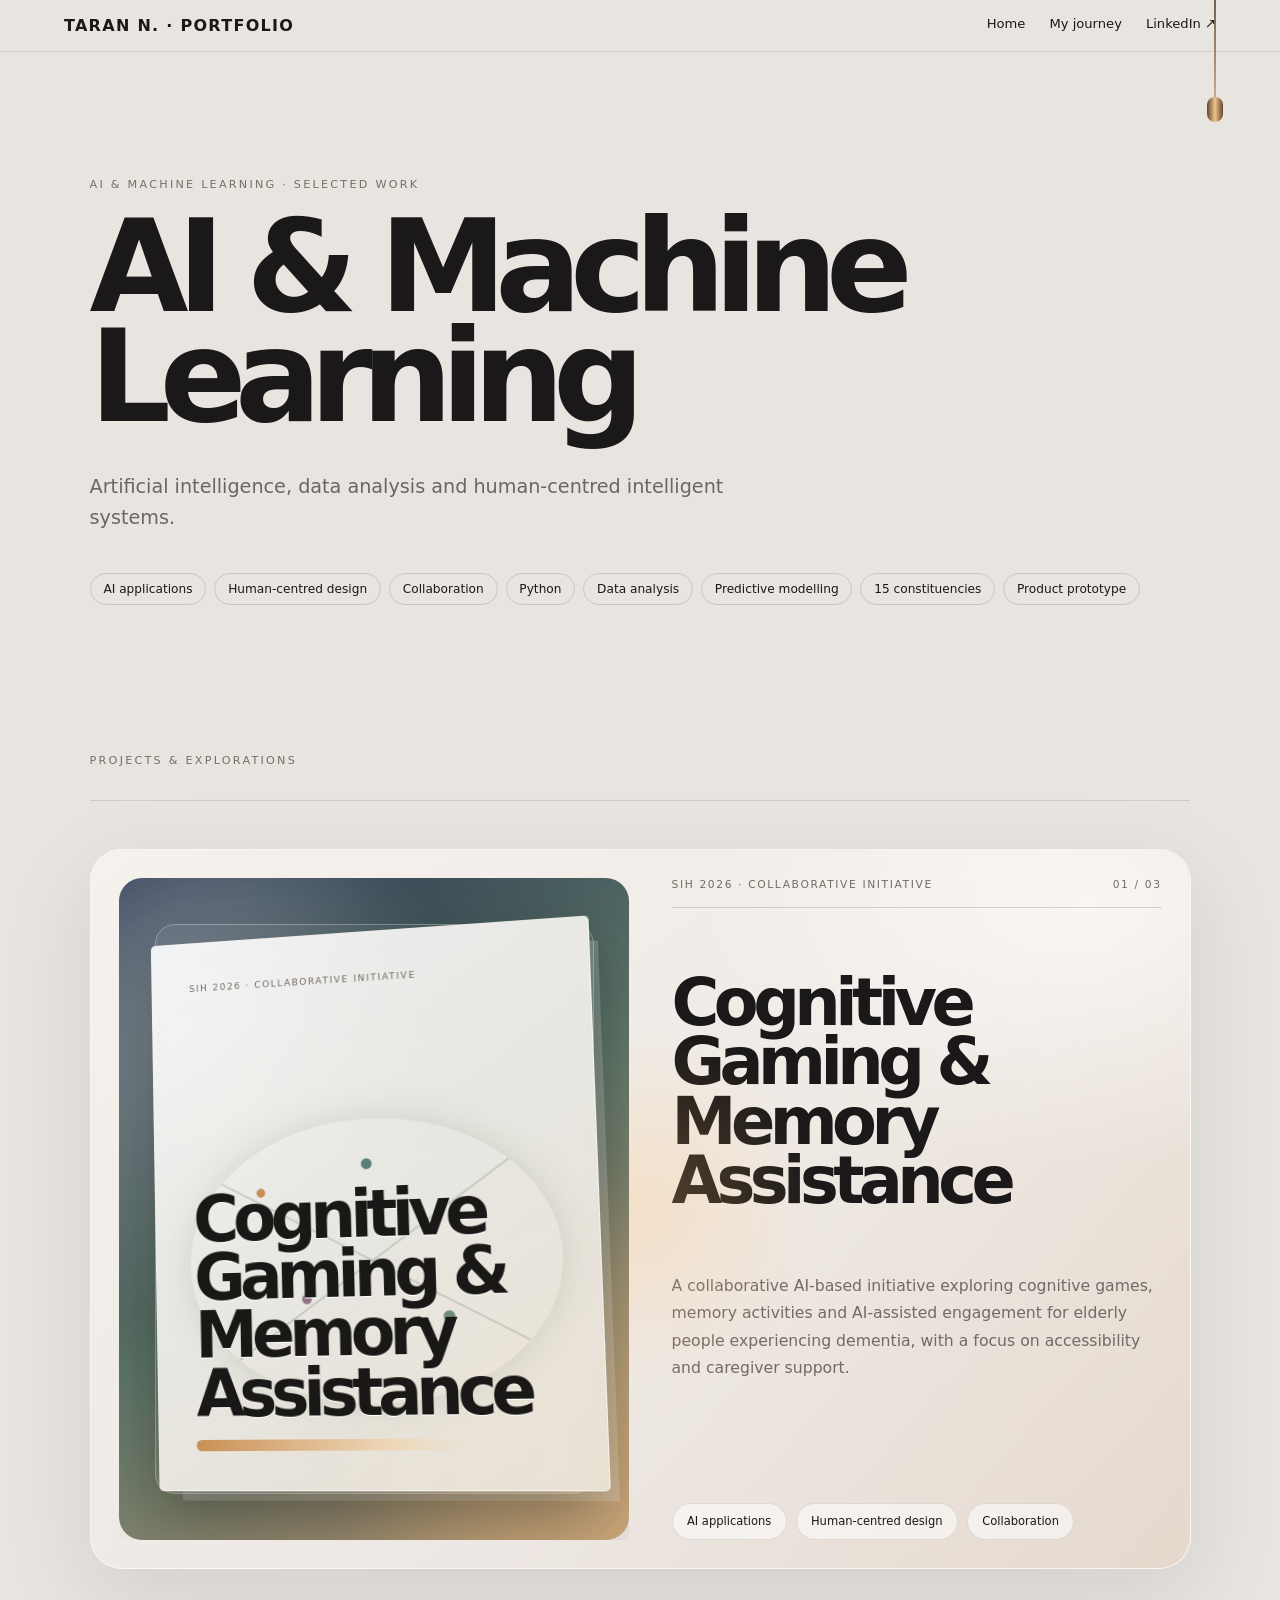
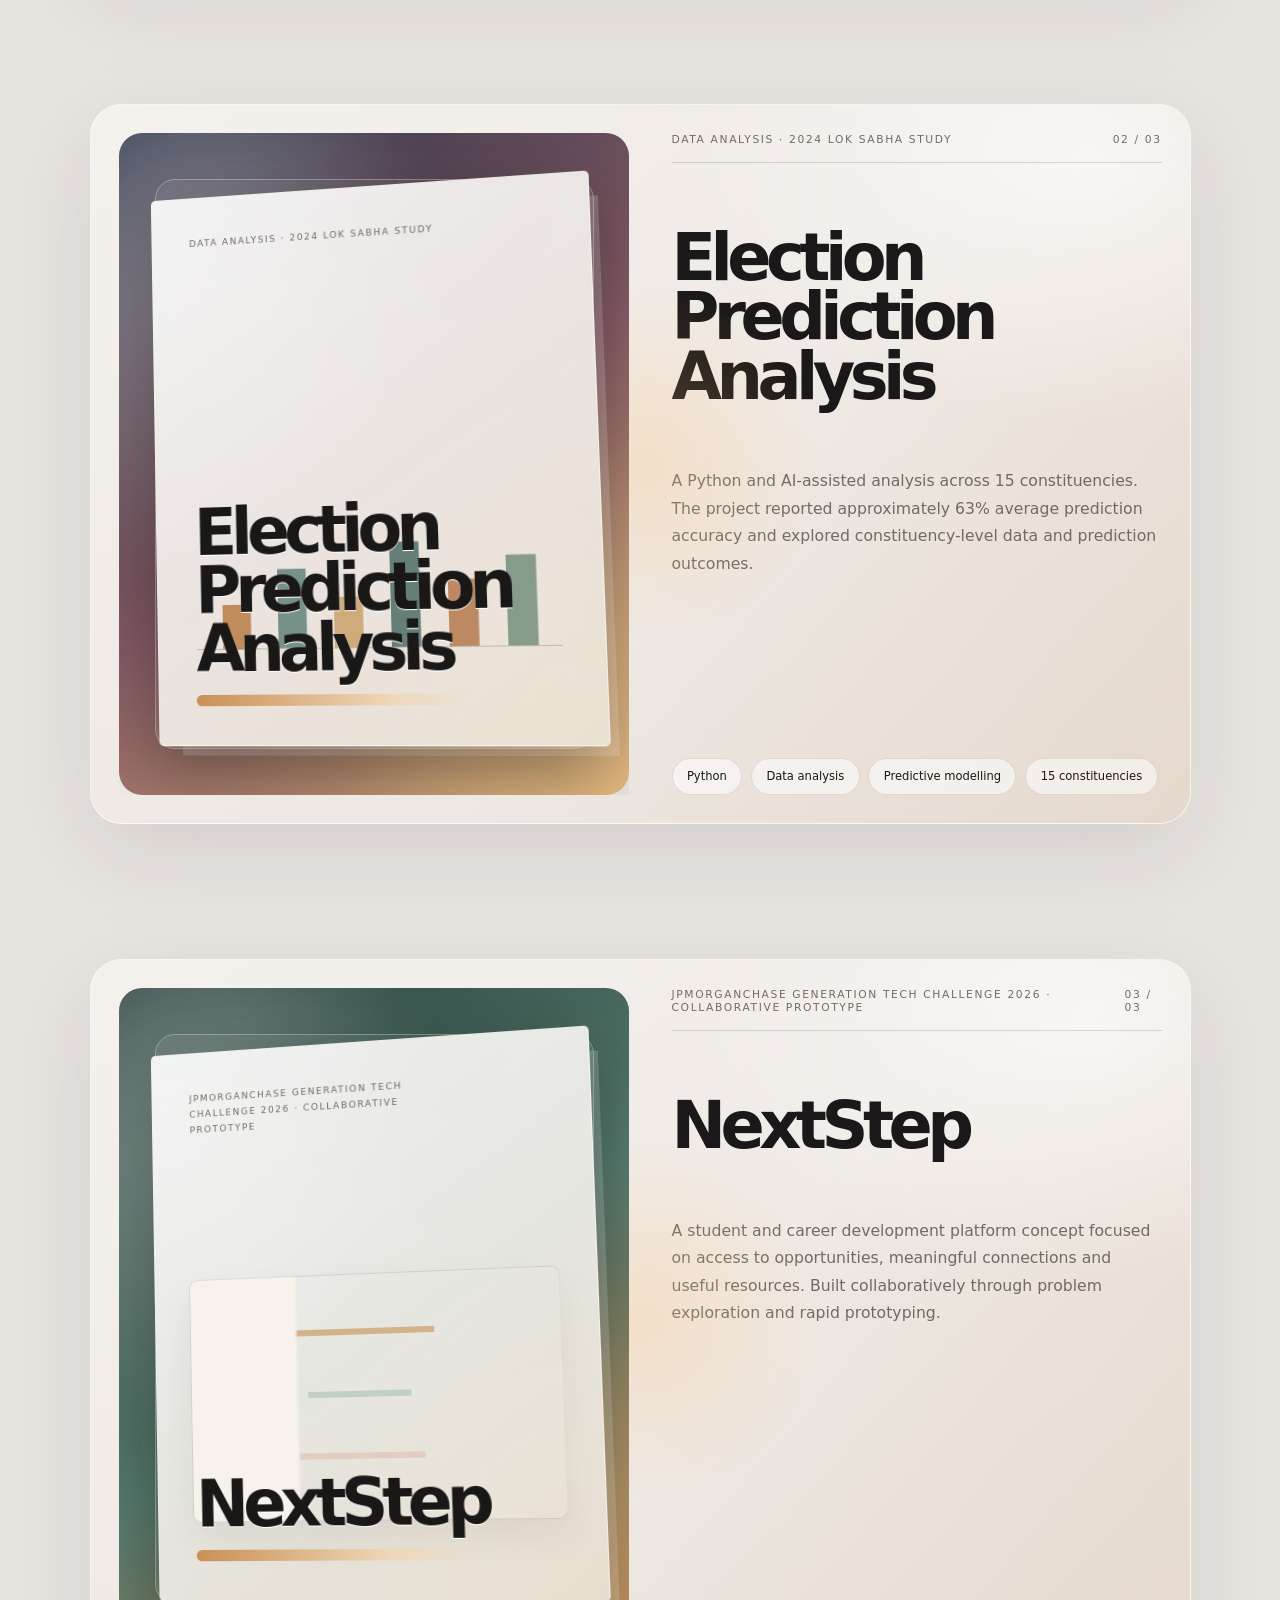
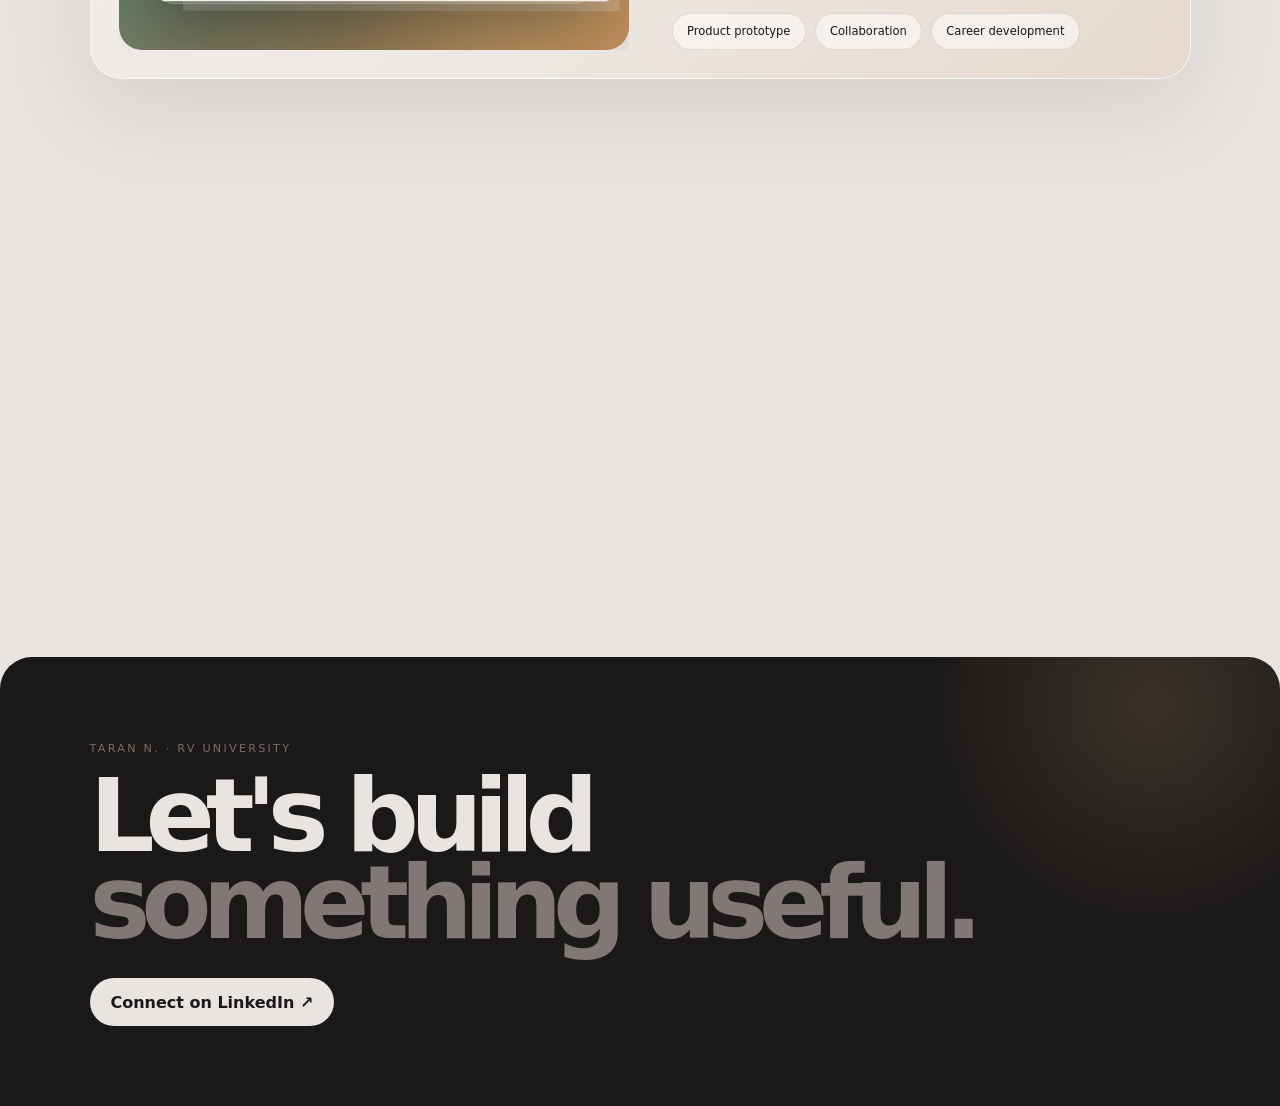
==== ai-ml/index.html @ 036306f0 "Build Taran N portfolio" ====
<!doctype html><html lang="en"><head><meta charset="utf-8"><meta name="viewport" content="width=device-width,initial-scale=1"><title>AI & Machine Learning — Taran N.</title><meta name="description" content="AI & Machine Learning work by Taran N., RV University Computer Science undergraduate in Bengaluru."><link rel="stylesheet" href="../work.css"></head><body><div class="cord"><button aria-label="Toggle dark mode"></button></div><header class="top"><a class="brand" href="../index.html" data-wall-to="home">TARAN N. · PORTFOLIO</a><nav class="topnav"><a href="../index.html#home" data-wall-to="home">Home</a><a href="../index.html#about" data-wall-to="about">My journey</a><a href="https://in.linkedin.com/in/taran-n-6a5a87408" target="_blank" rel="noreferrer">LinkedIn ↗</a></nav></header><main><section class="hero"><span class="eyebrow reveal">AI & Machine Learning · SELECTED WORK</span><h1 class="reveal">AI & Machine Learning</h1><p class="reveal">Artificial intelligence, data analysis and human-centred intelligent systems.</p><div class="chips reveal"><span>AI applications</span><span>Human-centred design</span><span>Collaboration</span><span>Python</span><span>Data analysis</span><span>Predictive modelling</span><span>15 constituencies</span><span>Product prototype</span></div></section><section class="section"><span class="eyebrow reveal">Projects &amp; explorations</span><div class="line"></div><div class="grid"><article class="project reveal" tabindex="0"><div class="visual" style="background:linear-gradient(145deg,#22304a,#60786b 50%,#c39b75)"><div class="mock"><span class="eyebrow">SIH 2026 · Collaborative initiative</span><b>Cognitive Gaming & Memory Assistance</b><i></i></div></div><div class="pmeta"><span>SIH 2026 · Collaborative initiative</span><span>01 / 03</span></div><h2 class="pname">Cognitive Gaming & Memory Assistance</h2><p class="desc">A collaborative AI-based initiative exploring cognitive games, memory activities and AI-assisted engagement for elderly people experiencing dementia, with a focus on accessibility and caregiver support.</p><div class="chips"><span>AI applications</span><span>Human-centred design</span><span>Collaboration</span></div></article><article class="project reveal" tabindex="0"><div class="visual" style="background:linear-gradient(145deg,#293246,#895c66 53%,#e2b67b)"><div class="mock"><span class="eyebrow">Data analysis · 2024 Lok Sabha study</span><b>Election Prediction Analysis</b><i></i></div></div><div class="pmeta"><span>Data analysis · 2024 Lok Sabha study</span><span>02 / 03</span></div><h2 class="pname">Election Prediction Analysis</h2><p class="desc">A Python and AI-assisted analysis across 15 constituencies. The project reported approximately 63% average prediction accuracy and explored constituency-level data and prediction outcomes.</p><div class="chips"><span>Python</span><span>Data analysis</span><span>Predictive modelling</span><span>15 constituencies</span></div></article><article class="project reveal" tabindex="0"><div class="visual" style="background:linear-gradient(145deg,#243b39,#587c6f 52%,#b67a48)"><div class="mock"><span class="eyebrow">JPMorganChase Generation Tech Challenge 2026 · Collaborative prototype</span><b>NextStep</b><i></i></div></div><div class="pmeta"><span>JPMorganChase Generation Tech Challenge 2026 · Collaborative prototype</span><span>03 / 03</span></div><h2 class="pname">NextStep</h2><p class="desc">A student and career development platform concept focused on access to opportunities, meaningful connections and useful resources. Built collaboratively through problem exploration and rapid prototyping.</p><div class="chips"><span>Product prototype</span><span>Collaboration</span><span>Career development</span></div></article></div></section><section class="end"><span class="eyebrow">TARAN N. · RV UNIVERSITY</span><h2>Let's build<br><span>something useful.</span></h2><a class="button" href="https://in.linkedin.com/in/taran-n-6a5a87408" target="_blank" rel="noreferrer">Connect on LinkedIn ↗</a></section></main><script src="../work.js"></script></body></html>
---- work.css ----
*{box-sizing:border-box}html{scroll-behavior:smooth}body{margin:0;background:#e8e4e0;color:#1a1818;font-family:ui-sans-serif,system-ui,sans-serif}a{color:inherit;text-decoration:none}.top{position:sticky;top:0;z-index:10;display:flex;justify-content:space-between;padding:1rem 5vw;background:#e8e4e0d9;backdrop-filter:blur(16px);border-bottom:1px solid #1a18181a}.brand{font-weight:700;letter-spacing:.08em}.topnav{display:flex;gap:1.5rem;font-size:.82rem}.cord{position:fixed;right:5vw;top:0;width:2px;height:7rem;background:linear-gradient(#706052,#d4b68e);z-index:12;transform-origin:top;transition:transform .3s}.cord button{position:absolute;bottom:-.6rem;left:-7px;width:16px;height:25px;border:0;border-radius:99px;background:linear-gradient(90deg,#684329,#ecc68f,#684329);cursor:pointer}.hero{min-height:70svh;padding:14vh 7vw 5rem;display:flex;flex-direction:column;justify-content:center}.eyebrow{font-size:.7rem;text-transform:uppercase;letter-spacing:.2em;color:#7a6e66}.hero h1{font-size:clamp(3.5rem,10vw,9rem);letter-spacing:-.09em;line-height:.86;margin:1.3rem 0}.hero p{max-width:40rem;font-size:clamp(1rem,1.5vw,1.25rem);line-height:1.6;color:#6d6560}.chips{display:flex;gap:.5rem;flex-wrap:wrap;margin-top:1.3rem}.chips span{border:1px solid #1a181825;border-radius:99px;padding:.5rem .8rem;font-size:.76rem}.section{padding:4rem 7vw 8rem}.line{height:1px;background:#1a18181e;margin:2rem 0}.grid{display:grid;grid-template-columns:repeat(2,1fr);gap:1.2rem}.project{padding:1rem;border-radius:1.5rem;background:#f4f0ed;border:1px solid #ffffffaa;transform-style:preserve-3d;transition:transform .16s,box-shadow .3s;box-shadow:0 18px 40px #2018130a;--mx:50%;--my:50%;overflow:hidden;position:relative}.project:before{content:"";position:absolute;inset:0;background:radial-gradient(280px circle at var(--mx) var(--my),#ffc47a44,transparent 65%);pointer-events:none}.project:hover{box-shadow:0 28px 60px #20181322}.visual{height:15rem;border-radius:1rem;background:linear-gradient(145deg,#22304a,#60786b 50%,#c39b75);display:grid;place-items:center;overflow:hidden}.mock{width:56%;height:76%;border:1px solid #fff8;border-radius:1rem;background:#f6f1ebee;box-shadow:0 20px 40px #0003;transform:rotate(-5deg);padding:1rem;display:flex;flex-direction:column;justify-content:space-between}.mock b{font-size:1.6rem;letter-spacing:-.08em}.mock i{height:2rem;background:linear-gradient(90deg,#d6b387,#e8d8c6);border-radius:.5rem}.pmeta{display:flex;justify-content:space-between;padding:1rem .2rem .4rem;font-size:.7rem;letter-spacing:.13em;text-transform:uppercase;color:#756b65}.pname{font-size:1.45rem;letter-spacing:-.04em;margin:.2rem}.desc{font-size:.9rem;line-height:1.6;color:#746d68;margin:.3rem;max-width:38rem}.end{background:#1a1818;color:#e8e4e0;padding:5rem 7vw;border-radius:2rem 2rem 0 0}.end h2{font-size:clamp(3rem,8vw,8rem);line-height:.85;letter-spacing:-.09em;margin:1rem 0 2rem}.end h2 span{display:block;color:#817876}.button{display:inline-flex;padding:.9rem 1.3rem;border-radius:99px;background:#e8e4e0;color:#1a1818;font-weight:650;gap:1rem}.reveal{opacity:0;transform:translateY(24px);transition:opacity .8s,transform .8s}.reveal.on{opacity:1;transform:translateY(0)}body.dark{background:#191717;color:#eee8e2}body.dark .top{background:#191717df;border-color:#ffffff18}body.dark .project{background:#262221;border-color:#ffffff20}body.dark .desc,body.dark .hero p{color:#b2a9a4}body.dark .eyebrow{color:#c6a88c}@media(max-width:700px){.topnav a:not(:first-child){display:none}.grid{grid-template-columns:1fr}.hero{min-height:60svh;padding-top:10rem}.visual{height:12rem}}
/* Room scenes: layered 3D project artwork, with motion tied to scroll and pointer. */
.visual{position:relative;isolation:isolate;perspective:1100px;transform-style:preserve-3d;background-size:cover;transition:filter .6s cubic-bezier(.2,.8,.2,1)}
.visual:before{content:"";position:absolute;inset:-28%;z-index:-1;background:radial-gradient(ellipse at 25% 30%,#fff8,transparent 34%),radial-gradient(ellipse at 78% 75%,#f8c68170,transparent 31%);filter:blur(16px);animation:sceneGlow 9s ease-in-out infinite alternate}
.visual:after{content:"";position:absolute;inset:12% 6%;border:1px solid #ffffff26;border-radius:1.4rem;transform:translateZ(-22px) rotateY(8deg);box-shadow:0 22px 60px #0c111933,inset 0 0 38px #ffffff10;pointer-events:none}
.mock{position:relative;z-index:1;width:min(64%,25rem);height:76%;padding:1.2rem 1.35rem;border:1px solid #ffffffd9;border-radius:1.15rem;background:linear-gradient(145deg,#fffefaed,#e9e4ddf2);box-shadow:0 1px 0 #fff inset,0 26px 60px #10140f42,14px 17px 0 -8px #ffffff30;transform:rotateY(-12deg) rotateX(5deg) rotateZ(-3deg) translateZ(34px);animation:mockFloat 6s ease-in-out infinite;backdrop-filter:blur(16px);transition:transform .7s cubic-bezier(.2,.8,.2,1),box-shadow .7s}
.mock:before{content:"";position:absolute;left:1.2rem;right:1.2rem;top:40%;height:1px;background:#25211d1c;box-shadow:0 2.15rem #25211d12,0 4.3rem #25211d12}
.mock:after{content:"LIVE PREVIEW";position:absolute;right:1rem;top:1rem;padding:.35rem .5rem;border-radius:99px;background:#202722;color:#f5f2ec;font-size:.48rem;letter-spacing:.14em}
.mock .eyebrow{max-width:78%;font-size:clamp(.45rem,.72vw,.68rem);line-height:1.55;color:#72665e;letter-spacing:.19em}
.mock b{position:relative;z-index:1;margin-top:auto;margin-bottom:.7rem;font-size:clamp(1.4rem,3.2vw,2.8rem);line-height:.92;color:#191817;letter-spacing:-.085em;text-shadow:0 1px #fff}
.mock i{position:relative;z-index:1;width:100%;height:1.25rem;flex:none;border:1px solid #fff9;border-radius:.5rem;background:linear-gradient(100deg,#d7ad7b,#f1dfca 55%,#c79b6a);box-shadow:0 8px 18px #725c4528,inset 0 1px #fff9}
.project:hover .visual{filter:saturate(1.18)}
.project:hover .mock{transform:rotateY(-5deg) rotateX(1deg) rotateZ(-1deg) translate3d(0,-7px,54px);box-shadow:0 35px 76px #10140f52,18px 22px 0 -8px #ffffff38}
.project:hover .visual:after{transform:translateZ(-12px) rotateY(3deg)}
.project{perspective:1100px;transform-style:preserve-3d;will-change:transform}
.project.reveal{opacity:0;transform:translateY(42px) scale(.975);filter:blur(5px)}
.project.reveal.on{opacity:1;transform:translateY(0) scale(1);filter:none;transition:opacity .8s,transform .9s cubic-bezier(.16,1,.3,1),filter .8s,box-shadow .3s}
.project:nth-child(2){transition-delay:.08s}.project:nth-child(3){transition-delay:.16s}
.eyebrow.reveal,.hero h1.reveal,.hero p.reveal,.chips.reveal{transition:opacity .8s,transform .9s cubic-bezier(.16,1,.3,1);}
@keyframes mockFloat{0%,100%{translate:0 0}50%{translate:0 -7px}}
@keyframes sceneGlow{0%{transform:translate3d(-2%,1%,0) scale(.94);opacity:.62}100%{transform:translate3d(3%,-2%,0) scale(1.08);opacity:1}}
.end{position:relative;overflow:hidden}.end:before{content:"";position:absolute;width:30rem;height:30rem;right:-7rem;top:-12rem;border-radius:50%;background:radial-gradient(circle,#e4bd8e28,transparent 68%);pointer-events:none}
@media(max-width:700px){.mock{width:72%;height:72%;padding:1rem}.mock:before{left:1rem;right:1rem}.visual:after{inset:9% 4%}.project:hover .mock{transform:rotateY(-4deg) translate3d(0,-3px,25px)}}
@media(prefers-reduced-motion:reduce){.mock,.visual:before{animation:none!important}.project.reveal,.project.reveal.on{filter:none;transition:opacity .01ms,transform .01ms}}

/* One-at-a-time editorial stack: each project rises over the previous room card. */
.grid{display:block;position:relative;padding:1rem 0 35vh;perspective:1400px}
.project{position:sticky;top:7vh;height:min(80svh,56rem);min-height:38rem;margin:0 0 15vh;padding:clamp(1.1rem,2.2vw,2rem);display:grid;grid-template-columns:minmax(0,1.02fr) minmax(18rem,.98fr);align-items:stretch;gap:clamp(1.2rem,3.3vw,4rem);overflow:hidden;border-radius:2rem;background:linear-gradient(145deg,#f5f1ed,#e9e3de);box-shadow:0 28px 90px #28201b1a;border:1px solid #fff9;transform:translateY(calc(var(--stack-lift,0)*-1px)) scale(calc(1 - var(--stack-depth,0)*.045));transform-origin:50% 0%;will-change:transform;isolation:isolate}
.project:nth-child(1){z-index:1}.project:nth-child(2){z-index:2}.project:nth-child(3){z-index:3}.project:nth-child(4){z-index:4}.project:nth-child(5){z-index:5}.project:nth-child(6){z-index:6}
.project:after{content:"";position:absolute;inset:0;z-index:-1;pointer-events:none;background:radial-gradient(ellipse at 91% 8%,#ffffff9c,transparent 28%),linear-gradient(125deg,transparent 56%,#d4ad8530)}
.project .visual{height:100%;min-height:0;border-radius:1.45rem;overflow:hidden;transform-style:preserve-3d;background-image:radial-gradient(circle at 20% 20%,#fff4,transparent 35%),linear-gradient(145deg,#243b37,#5b796d 54%,#c7a17a)}
.project:nth-child(2n) .visual{background-image:radial-gradient(circle at 80% 18%,#fff5,transparent 33%),linear-gradient(145deg,#31384a,#766171 56%,#d5a975)}
.project:nth-child(3n) .visual{background-image:radial-gradient(circle at 15% 84%,#fff4,transparent 34%),linear-gradient(145deg,#263a4c,#507a83 52%,#c6a475)}
.project .visual:before{inset:-20%;background:radial-gradient(ellipse at 24% 30%,#ffffff65,transparent 33%),radial-gradient(ellipse at 75% 75%,#f3c98b88,transparent 29%);filter:blur(20px);animation:sceneGlow 10s ease-in-out infinite alternate}
.project .visual:after{content:"";position:absolute;inset:7%;border:1px solid #ffffff55;border-radius:1.25rem;transform:translateZ(0);box-shadow:inset 0 0 80px #ffffff12,0 24px 60px #10140f2c;pointer-events:none}
.mock{width:86%;height:83%;padding:clamp(1.2rem,3vw,3rem);border-radius:.3rem;border:1px solid #ffffff57;background:linear-gradient(145deg,#ffffffe8,#ebe5dbe8);box-shadow:0 28px 70px #10140f48,16px 17px 0 -8px #ffffff32;transform:rotateY(-8deg) rotateX(3deg) rotateZ(-2deg) translateZ(24px);animation:mockFloat 7s ease-in-out infinite;backdrop-filter:blur(15px)}
.mock:before{left:1.4rem;right:1.4rem;top:43%;height:1px;background:#27231d26;box-shadow:0 3.3rem #27231d16,0 6.6rem #27231d12}
.mock:after{content:"TARAN N.  /  SELECTED WORK";right:1.2rem;top:1.2rem;padding:.42rem .55rem;border:1px solid #25231f2c;border-radius:2px;background:#ffffffab;color:#534a41;font-size:.47rem;letter-spacing:.14em}
.mock .eyebrow{max-width:76%;font-size:clamp(.56rem,.72vw,.74rem);line-height:1.7;color:#74695f;letter-spacing:.17em}
.mock b{margin-top:auto;margin-bottom:1rem;font-size:clamp(2rem,5vw,5.6rem);line-height:.9;color:#191817;letter-spacing:-.09em}
.mock i{width:74%;height:.65rem;align-self:flex-start;border:0;border-radius:99px;background:linear-gradient(90deg,#c99055,#eed7b7 72%,transparent);box-shadow:none}
.pmeta{grid-column:2;grid-row:1;align-self:end;display:flex;gap:1rem;justify-content:space-between;padding:0 0 1rem;border-bottom:1px solid #1a181826;font-size:.67rem;letter-spacing:.15em}
.pname{grid-column:2;grid-row:1;align-self:center;margin:0;padding-top:1.5rem;font-size:clamp(2.4rem,5.1vw,5.7rem);line-height:.91;letter-spacing:-.085em;max-width:11ch}
.desc{grid-column:2;grid-row:1;align-self:center;margin:clamp(8rem,17vh,13rem) 0 0;max-width:39rem;font-size:clamp(.98rem,1.22vw,1.18rem);line-height:1.75;color:#716a65}
.project>.chips{grid-column:2;grid-row:1;align-self:end;margin:0;padding-top:1.5rem;gap:.55rem}
.project>.chips span{background:#fff8;border-color:#1a18181c;padding:.65rem .9rem;font-size:.72rem}
.project.reveal{opacity:0;filter:blur(8px);transform:translateY(4rem) scale(.98)}
.project.reveal.on{opacity:1;filter:none;transform:translateY(calc(var(--stack-lift,0)*-1px)) scale(calc(1 - var(--stack-depth,0)*.045));transition:opacity .8s,filter .8s,transform .12s linear,box-shadow .4s}
.project:hover{box-shadow:0 36px 110px #28201b30}
body.dark .project{background:linear-gradient(145deg,#292524,#201e1d);border-color:#ffffff20}body.dark .project:after{background:radial-gradient(ellipse at 91% 8%,#ffffff18,transparent 28%),linear-gradient(125deg,transparent 56%,#d4ad8512)}body.dark .pname{color:#f1ece6}body.dark .desc{color:#bbb0a9}body.dark .pmeta{border-color:#ffffff26}body.dark .project>.chips span{background:#252322;color:#eee8e2;border-color:#ffffff22}
@media(max-width:760px){.grid{padding-top:.5rem;padding-bottom:24vh}.project{top:5.5rem;height:min(76svh,54rem);min-height:36rem;margin-bottom:12vh;padding:.8rem;grid-template-columns:1fr;grid-template-rows:minmax(13rem,43%) 1fr;gap:.8rem;border-radius:1.3rem}.project .visual{grid-column:1;grid-row:1;border-radius:.9rem}.mock{width:82%;height:82%;padding:1rem}.mock b{font-size:clamp(1.7rem,8vw,3.5rem)}.mock:before{left:1rem;right:1rem}.mock:after{font-size:.38rem}.pmeta{grid-column:1;grid-row:2;align-self:start;padding:.4rem 0 .65rem}.pname{grid-column:1;grid-row:2;align-self:start;padding-top:3.1rem;font-size:clamp(2rem,8vw,3.4rem);max-width:14ch}.desc{grid-column:1;grid-row:2;align-self:start;margin:clamp(6.5rem,14vh,8rem) 0 0;font-size:.92rem;line-height:1.55}.project>.chips{grid-column:1;grid-row:2;align-self:end;padding:0;gap:.35rem}.project>.chips span{font-size:.64rem;padding:.45rem .65rem}}
@media(max-width:390px){.project{height:80svh;min-height:37rem}.project>.chips span{font-size:.59rem}.pname{font-size:1.9rem}.desc{margin-top:7.4rem}}
@media(prefers-reduced-motion:reduce){.mock,.visual:before{animation:none!important}.project.reveal,.project.reveal.on{filter:none;transition:opacity .01ms,transform .01ms}}
/* Grid tracks keep the poster and the editorial copy in their own lanes. */
.project{grid-template-rows:auto auto minmax(0,1fr) auto}
.project .visual{grid-column:1;grid-row:1/5}
.project .pmeta{grid-column:2;grid-row:1;align-self:end}
.project .pname{grid-column:2;grid-row:2;align-self:end;padding:1.4rem 0 .7rem}
.project .desc{grid-column:2;grid-row:3;align-self:start;margin:0;padding-top:.5rem}
.project>.chips{grid-column:2;grid-row:4;align-self:end}
@media(max-width:760px){.project{grid-template-rows:minmax(13rem,43%) auto auto minmax(0,1fr) auto}.project .visual{grid-column:1;grid-row:1}.project .pmeta{grid-column:1;grid-row:2}.project .pname{grid-column:1;grid-row:3;padding:.45rem 0}.project .desc{grid-column:1;grid-row:4;align-self:start;margin:0;padding-top:.3rem}.project>.chips{grid-column:1;grid-row:5;align-self:end}}
/* Each room gets its own visual language, built from project-specific data motifs. */
.visual:before{background:radial-gradient(circle at var(--mx,25%) var(--my,30%),#ffffff8c,transparent 30%),radial-gradient(ellipse at 78% 75%,#f3c98b88,transparent 29%);transition:background .15s}
.mock:before{inset:35% 9% 18%;left:9%;right:9%;top:35%;height:auto;border:1px solid #27231d20;border-radius:.2rem;background:repeating-linear-gradient(to bottom,transparent 0 1.7rem,#27231d12 1.75rem 1.8rem);box-shadow:none}
.project[data-scene*="cognitive"] .mock:before,.project[data-scene*="memory"] .mock:before{inset:34% 8% 15%;border:0;border-radius:50%;background:radial-gradient(circle at 20% 25%,#c88c55 0 .24rem,transparent .3rem),radial-gradient(circle at 49% 16%,#587e78 0 .3rem,transparent .36rem),radial-gradient(circle at 76% 30%,#d8ae7d 0 .24rem,transparent .3rem),radial-gradient(circle at 32% 63%,#92718a 0 .27rem,transparent .33rem),radial-gradient(circle at 70% 70%,#6e8d78 0 .32rem,transparent .38rem),linear-gradient(28deg,transparent 49.7%,#6c786c55 50%,transparent 50.4%),linear-gradient(145deg,transparent 49.7%,#6c786c55 50%,transparent 50.4%);box-shadow:0 0 35px #7d8d7240}
.project[data-scene*="election"] .mock:before,.project[data-scene*="prediction"] .mock:before{inset:auto 9% 17%;height:25%;border:0;border-bottom:1px solid #27231d36;border-radius:0;background:linear-gradient(to top,#c18c5c 0 70%,transparent 71%) 8% 100%/8% 45% no-repeat,linear-gradient(to top,#75918a 0 80%,transparent 81%) 25% 100%/8% 70% no-repeat,linear-gradient(to top,#cfaa7b 0 65%,transparent 66%) 42% 100%/8% 55% no-repeat,linear-gradient(to top,#637f78 0 90%,transparent 91%) 59% 100%/8% 82% no-repeat,linear-gradient(to top,#bd8962 0 75%,transparent 76%) 76% 100%/8% 62% no-repeat,linear-gradient(to top,#879b8b 0 85%,transparent 86%) 93% 100%/8% 74% no-repeat;box-shadow:none}
.project[data-scene*="nextstep"] .mock:before,.project[data-scene*="class-bunking"] .mock:before{inset:42% 8% 14%;height:auto;border:1px solid #27231d1c;border-radius:.55rem;background:linear-gradient(90deg,#f7f2eb 0 29%,transparent 30%) 0 0/100% 100%,linear-gradient(#d4b28b,#d4b28b) 45% 23%/40% .4rem no-repeat,linear-gradient(#c2d0c4,#c2d0c4) 45% 49%/28% .38rem no-repeat,linear-gradient(#e2cdc0,#e2cdc0) 45% 75%/34% .38rem no-repeat;box-shadow:0 1rem 2rem #51453516}
.project[data-scene*="aqua"] .mock:before,.project[data-scene*="intruder"] .mock:before,.project[data-scene*="robot"] .mock:before{inset:35% 10% 14%;height:auto;border:1px solid #536e6240;border-radius:.8rem;background:radial-gradient(circle at 78% 30%,#71b6a1 0 .28rem,transparent .34rem),linear-gradient(90deg,transparent 22%,#87988a 22% 24%,transparent 24% 76%,#87988a 76% 78%,transparent 78%),linear-gradient(135deg,#f7f2eb,#e4e9df);box-shadow:inset 0 0 0 .4rem #ffffff65,0 1.2rem 2.5rem #36473b24}
.project[data-scene*="garage"] .mock:before{inset:auto 8% 20%;height:22%;border:1px solid #7b66502c;border-radius:.4rem;background:linear-gradient(90deg,#24313a 0 33%,transparent 34%) 0 0/100% 100%,linear-gradient(#d3ae7d,#d3ae7d) 48% 25%/34% .38rem no-repeat,linear-gradient(#b9c1b7,#b9c1b7) 48% 53%/24% .35rem no-repeat,linear-gradient(#d8c2a8,#d8c2a8) 48% 80%/30% .35rem no-repeat;box-shadow:0 1rem 2rem #2c282218}
.project[data-scene*="health"] .mock:before{inset:40% 8% 13%;height:auto;border:1px solid #61787038;border-radius:.45rem;background:linear-gradient(90deg,#e9efe9 0 23%,transparent 24%) 0 0/100% 100%,radial-gradient(circle at 39% 36%,#c68f66 0 .2rem,transparent .24rem),radial-gradient(circle at 56% 24%,#6e9a89 0 .2rem,transparent .24rem),linear-gradient(150deg,transparent 40%,#729181 41% 43%,transparent 44%),linear-gradient(90deg,#d4b48e 0 24%,transparent 25%) 88% 25%/12% .45rem no-repeat;box-shadow:0 1rem 2rem #36473b18}
@media(max-width:760px){.mock:before{inset:38% 8% 14%}}
.mock:after{display:none}
.mock{transform:rotateY(calc(-8deg + var(--ry,0deg))) rotateX(calc(3deg - var(--rx,0deg))) rotateZ(-2deg) translateZ(24px)}
.project:hover .mock{transform:rotateY(calc(-5deg + var(--ry,0deg))) rotateX(calc(1deg - var(--rx,0deg))) rotateZ(-1deg) translate3d(0,-7px,42px)}
@media(max-width:760px){.project:hover .mock{transform:rotateY(calc(-4deg + var(--ry,0deg))) rotateX(calc(1deg - var(--rx,0deg))) translate3d(0,-3px,25px)}}
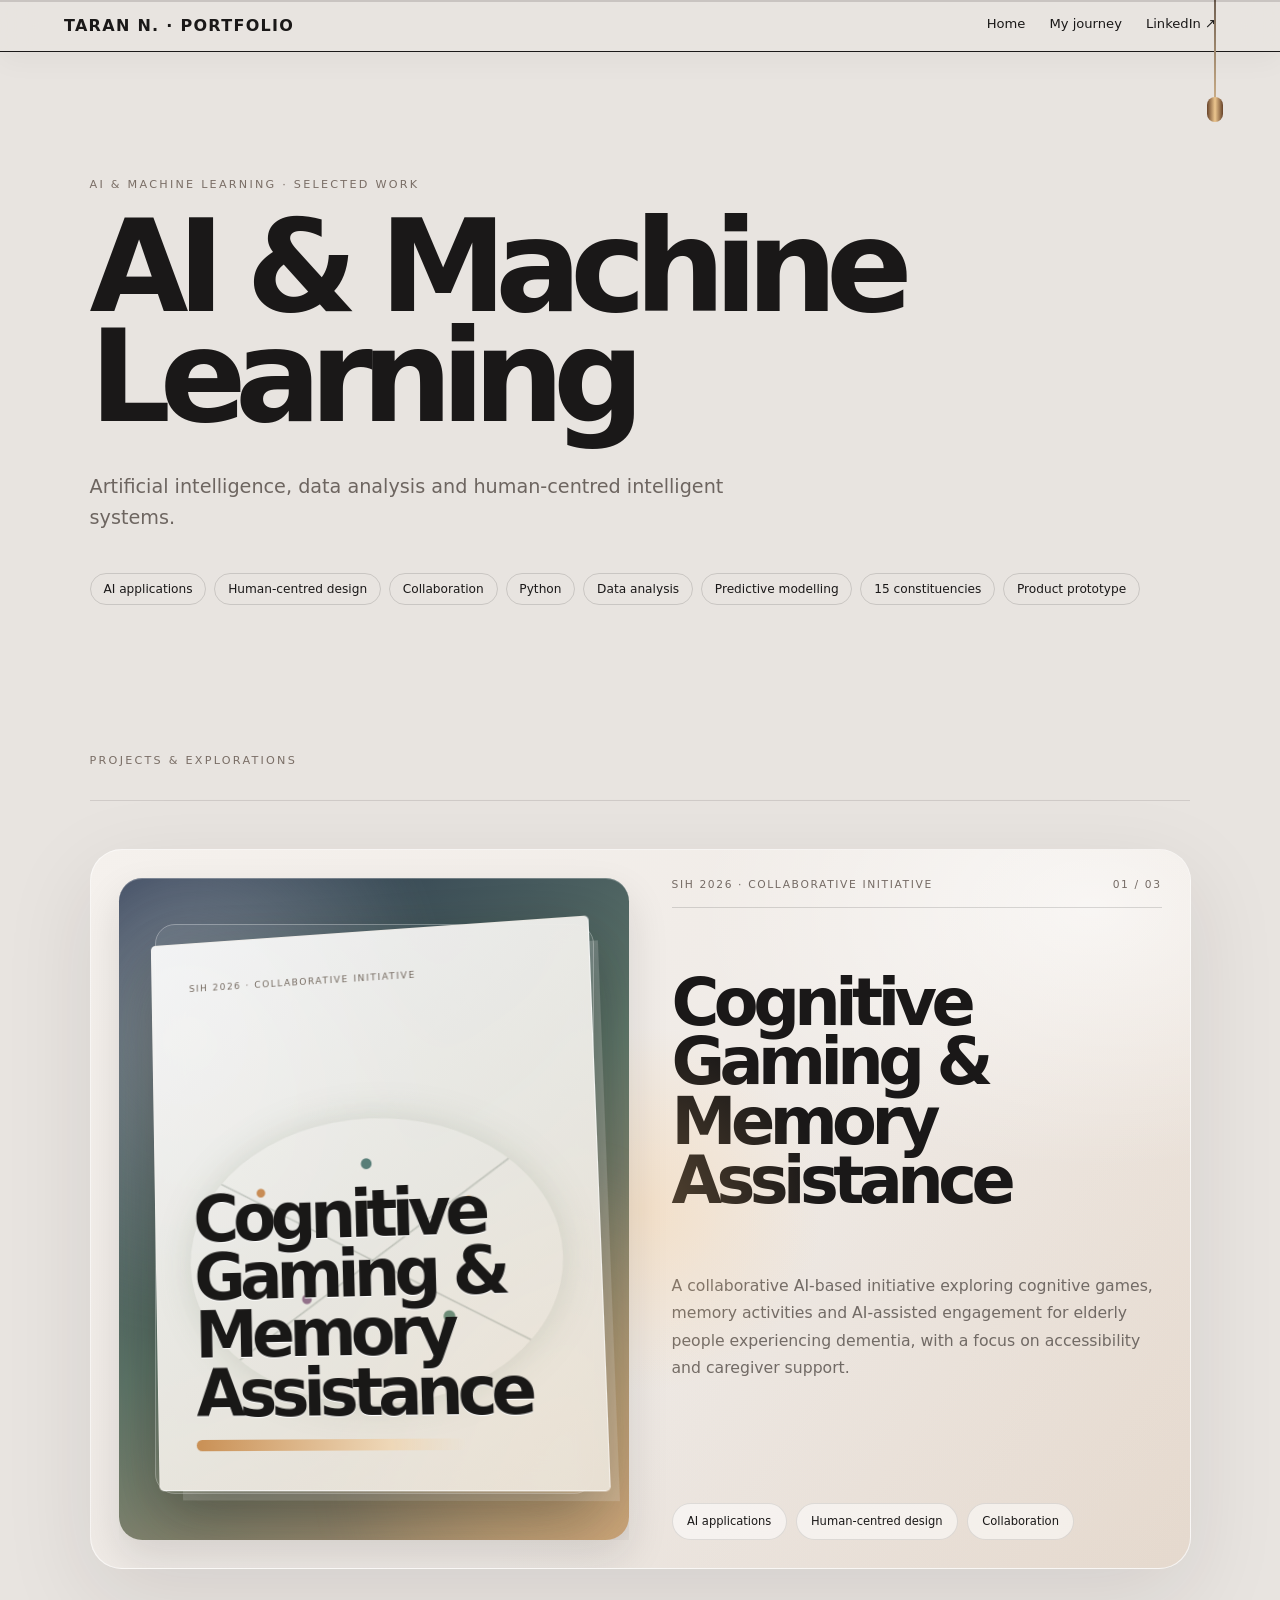
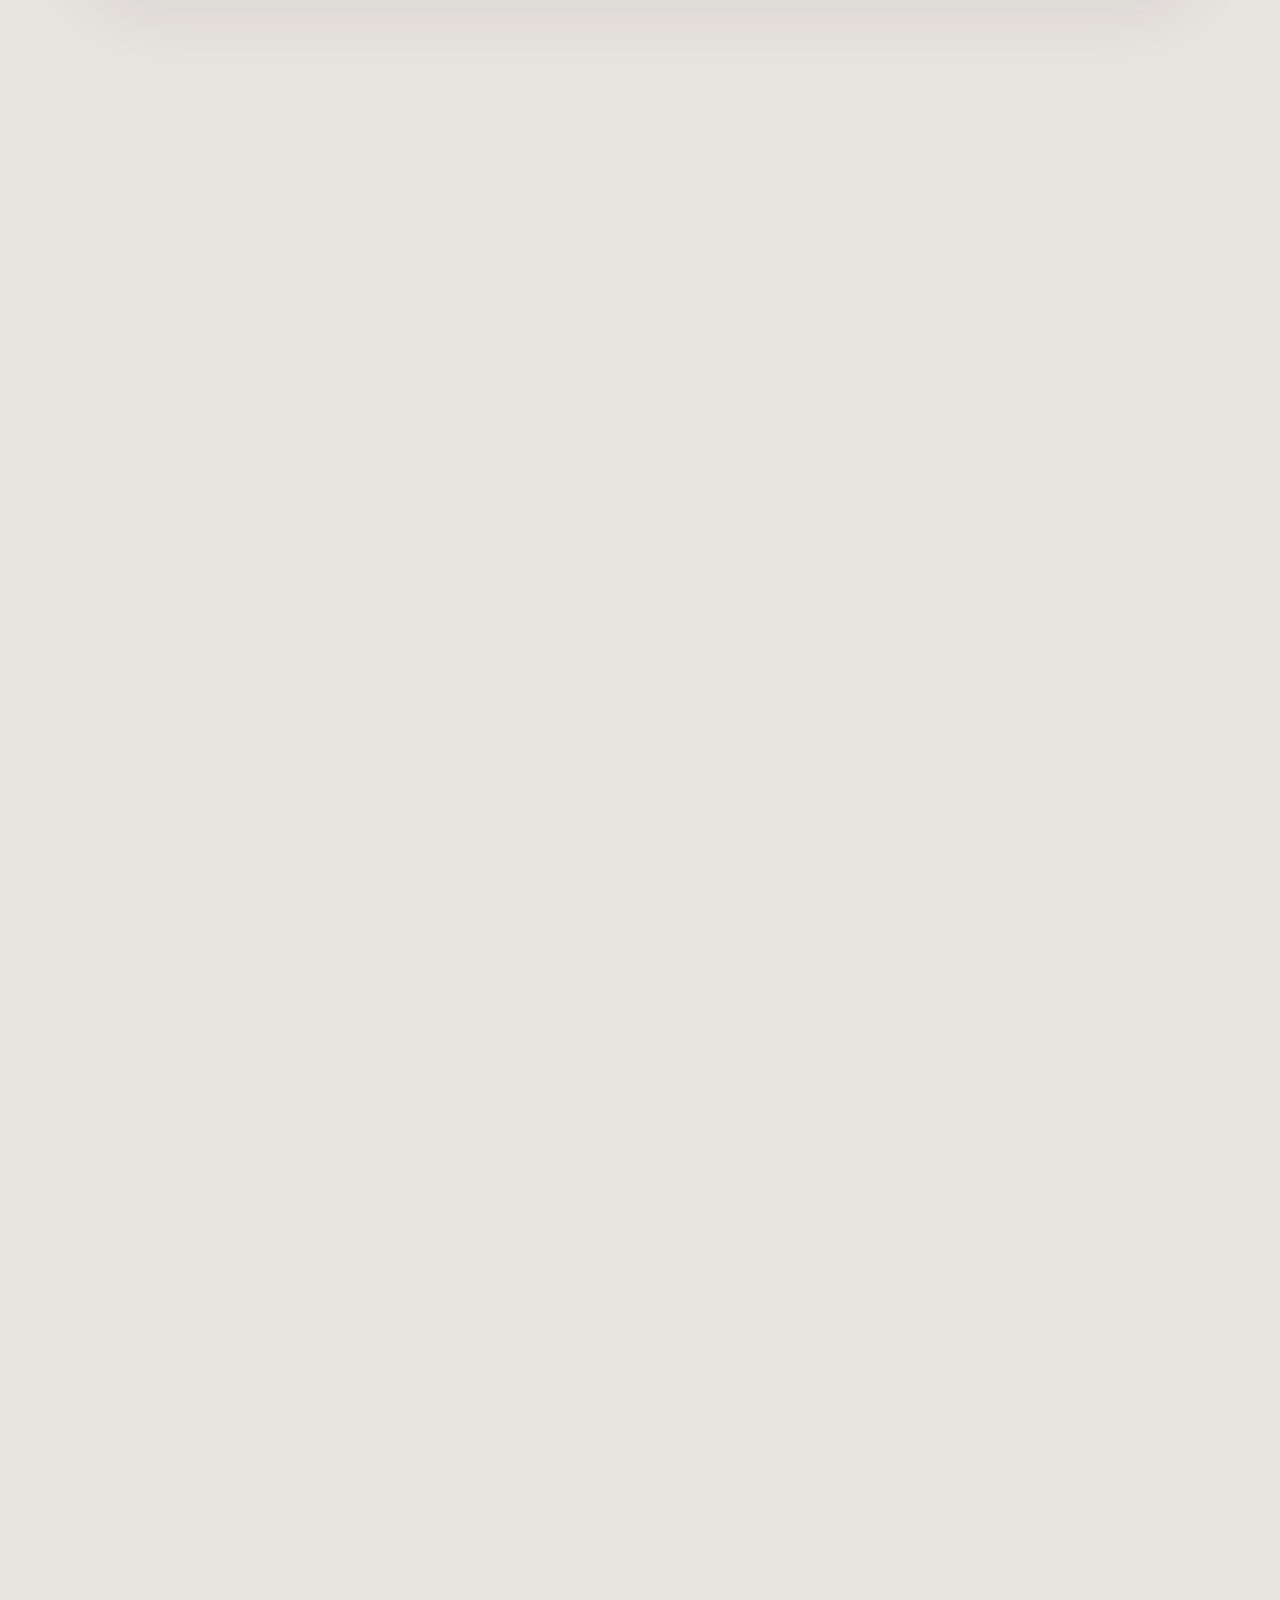
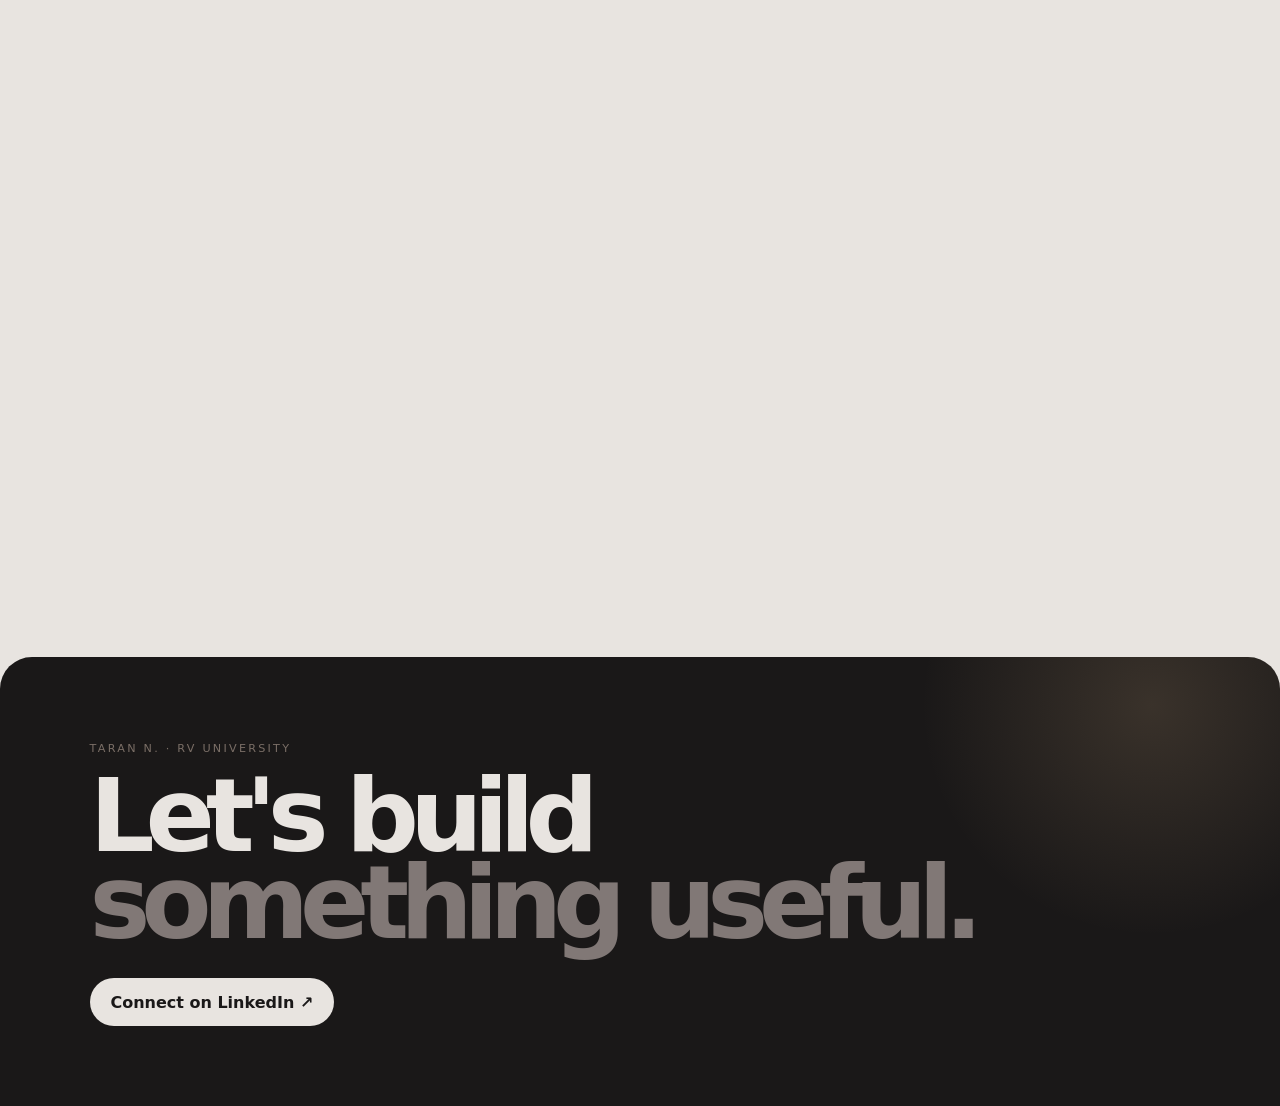
==== commit 27ba0ba8: "Polish portfolio motion and ability card" ====
--- a/ai-ml/index.html
+++ b/ai-ml/index.html
@@ -1 +1 @@
-<!doctype html><html lang="en"><head><meta charset="utf-8"><meta name="viewport" content="width=device-width,initial-scale=1"><title>AI & Machine Learning — Taran N.</title><meta name="description" content="AI & Machine Learning work by Taran N., RV University Computer Science undergraduate in Bengaluru."><link rel="stylesheet" href="../work.css"></head><body><div class="cord"><button aria-label="Toggle dark mode"></button></div><header class="top"><a class="brand" href="../index.html" data-wall-to="home">TARAN N. · PORTFOLIO</a><nav class="topnav"><a href="../index.html#home" data-wall-to="home">Home</a><a href="../index.html#about" data-wall-to="about">My journey</a><a href="https://in.linkedin.com/in/taran-n-6a5a87408" target="_blank" rel="noreferrer">LinkedIn ↗</a></nav></header><main><section class="hero"><span class="eyebrow reveal">AI & Machine Learning · SELECTED WORK</span><h1 class="reveal">AI & Machine Learning</h1><p class="reveal">Artificial intelligence, data analysis and human-centred intelligent systems.</p><div class="chips reveal"><span>AI applications</span><span>Human-centred design</span><span>Collaboration</span><span>Python</span><span>Data analysis</span><span>Predictive modelling</span><span>15 constituencies</span><span>Product prototype</span></div></section><section class="section"><span class="eyebrow reveal">Projects &amp; explorations</span><div class="line"></div><div class="grid"><article class="project reveal" tabindex="0"><div class="visual" style="background:linear-gradient(145deg,#22304a,#60786b 50%,#c39b75)"><div class="mock"><span class="eyebrow">SIH 2026 · Collaborative initiative</span><b>Cognitive Gaming & Memory Assistance</b><i></i></div></div><div class="pmeta"><span>SIH 2026 · Collaborative initiative</span><span>01 / 03</span></div><h2 class="pname">Cognitive Gaming & Memory Assistance</h2><p class="desc">A collaborative AI-based initiative exploring cognitive games, memory activities and AI-assisted engagement for elderly people experiencing dementia, with a focus on accessibility and caregiver support.</p><div class="chips"><span>AI applications</span><span>Human-centred design</span><span>Collaboration</span></div></article><article class="project reveal" tabindex="0"><div class="visual" style="background:linear-gradient(145deg,#293246,#895c66 53%,#e2b67b)"><div class="mock"><span class="eyebrow">Data analysis · 2024 Lok Sabha study</span><b>Election Prediction Analysis</b><i></i></div></div><div class="pmeta"><span>Data analysis · 2024 Lok Sabha study</span><span>02 / 03</span></div><h2 class="pname">Election Prediction Analysis</h2><p class="desc">A Python and AI-assisted analysis across 15 constituencies. The project reported approximately 63% average prediction accuracy and explored constituency-level data and prediction outcomes.</p><div class="chips"><span>Python</span><span>Data analysis</span><span>Predictive modelling</span><span>15 constituencies</span></div></article><article class="project reveal" tabindex="0"><div class="visual" style="background:linear-gradient(145deg,#243b39,#587c6f 52%,#b67a48)"><div class="mock"><span class="eyebrow">JPMorganChase Generation Tech Challenge 2026 · Collaborative prototype</span><b>NextStep</b><i></i></div></div><div class="pmeta"><span>JPMorganChase Generation Tech Challenge 2026 · Collaborative prototype</span><span>03 / 03</span></div><h2 class="pname">NextStep</h2><p class="desc">A student and career development platform concept focused on access to opportunities, meaningful connections and useful resources. Built collaboratively through problem exploration and rapid prototyping.</p><div class="chips"><span>Product prototype</span><span>Collaboration</span><span>Career development</span></div></article></div></section><section class="end"><span class="eyebrow">TARAN N. · RV UNIVERSITY</span><h2>Let's build<br><span>something useful.</span></h2><a class="button" href="https://in.linkedin.com/in/taran-n-6a5a87408" target="_blank" rel="noreferrer">Connect on LinkedIn ↗</a></section></main><script src="../work.js"></script></body></html>+<!doctype html><html lang="en"><head><meta charset="utf-8"><meta name="viewport" content="width=device-width,initial-scale=1"><title>AI & Machine Learning — Taran N.</title><meta name="description" content="AI & Machine Learning work by Taran N., RV University Computer Science undergraduate in Bengaluru."><link rel="stylesheet" href="../work.css"><link rel="stylesheet" href="../assets/phase-two.css"><link rel="stylesheet" href="../assets/phase-two.css"></head><body><div class="cord"><button aria-label="Toggle dark mode"></button></div><header class="top"><a class="brand" href="../index.html" data-wall-to="home">TARAN N. · PORTFOLIO</a><nav class="topnav"><a href="../index.html#home" data-wall-to="home">Home</a><a href="../index.html#about" data-wall-to="about">My journey</a><a href="https://in.linkedin.com/in/taran-n-6a5a87408" target="_blank" rel="noreferrer">LinkedIn ↗</a></nav></header><main><section class="hero"><span class="eyebrow reveal">AI & Machine Learning · SELECTED WORK</span><h1 class="reveal">AI & Machine Learning</h1><p class="reveal">Artificial intelligence, data analysis and human-centred intelligent systems.</p><div class="chips reveal"><span>AI applications</span><span>Human-centred design</span><span>Collaboration</span><span>Python</span><span>Data analysis</span><span>Predictive modelling</span><span>15 constituencies</span><span>Product prototype</span></div></section><section class="section"><span class="eyebrow reveal">Projects &amp; explorations</span><div class="line"></div><div class="grid"><article class="project reveal" tabindex="0"><div class="visual" style="background:linear-gradient(145deg,#22304a,#60786b 50%,#c39b75)"><div class="mock"><span class="eyebrow">SIH 2026 · Collaborative initiative</span><b>Cognitive Gaming & Memory Assistance</b><i></i></div></div><div class="pmeta"><span>SIH 2026 · Collaborative initiative</span><span>01 / 03</span></div><h2 class="pname">Cognitive Gaming & Memory Assistance</h2><p class="desc">A collaborative AI-based initiative exploring cognitive games, memory activities and AI-assisted engagement for elderly people experiencing dementia, with a focus on accessibility and caregiver support.</p><div class="chips"><span>AI applications</span><span>Human-centred design</span><span>Collaboration</span></div></article><article class="project reveal" tabindex="0"><div class="visual" style="background:linear-gradient(145deg,#293246,#895c66 53%,#e2b67b)"><div class="mock"><span class="eyebrow">Data analysis · 2024 Lok Sabha study</span><b>Election Prediction Analysis</b><i></i></div></div><div class="pmeta"><span>Data analysis · 2024 Lok Sabha study</span><span>02 / 03</span></div><h2 class="pname">Election Prediction Analysis</h2><p class="desc">A Python and AI-assisted analysis across 15 constituencies. The project reported approximately 63% average prediction accuracy and explored constituency-level data and prediction outcomes.</p><div class="chips"><span>Python</span><span>Data analysis</span><span>Predictive modelling</span><span>15 constituencies</span></div></article><article class="project reveal" tabindex="0"><div class="visual" style="background:linear-gradient(145deg,#243b39,#587c6f 52%,#b67a48)"><div class="mock"><span class="eyebrow">JPMorganChase Generation Tech Challenge 2026 · Collaborative prototype</span><b>NextStep</b><i></i></div></div><div class="pmeta"><span>JPMorganChase Generation Tech Challenge 2026 · Collaborative prototype</span><span>03 / 03</span></div><h2 class="pname">NextStep</h2><p class="desc">A student and career development platform concept focused on access to opportunities, meaningful connections and useful resources. Built collaboratively through problem exploration and rapid prototyping.</p><div class="chips"><span>Product prototype</span><span>Collaboration</span><span>Career development</span></div></article></div></section><section class="end"><span class="eyebrow">TARAN N. · RV UNIVERSITY</span><h2>Let's build<br><span>something useful.</span></h2><a class="button" href="https://in.linkedin.com/in/taran-n-6a5a87408" target="_blank" rel="noreferrer">Connect on LinkedIn ↗</a></section></main><script src="../work.js"></script><script src="../assets/phase-two.js" defer></script><script src="../assets/phase-two.js" defer></script></body></html>
--- a/assets/phase-two.css
+++ b/assets/phase-two.css
@@ -0,0 +1,231 @@
+/* Phase two: a quieter light system, clearer interaction states, and a richer profile card. */
+:root {
+  --motion-out: cubic-bezier(.16, 1, .3, 1);
+  --phase-gold: #d3aa78;
+}
+
+html { scroll-padding-top: 6rem; }
+body { text-rendering: optimizeLegibility; }
+
+.site-progress {
+  position: fixed;
+  inset: 0 0 auto;
+  z-index: 110;
+  height: 2px;
+  pointer-events: none;
+  background: rgba(26, 24, 24, .08);
+}
+.site-progress i {
+  display: block;
+  width: 100%;
+  height: 100%;
+  transform: scaleX(var(--scroll-progress, 0));
+  transform-origin: left center;
+  background: linear-gradient(90deg, #806a56, #e7c699 52%, #82958a);
+  box-shadow: 0 0 12px rgba(220, 179, 124, .48);
+  will-change: transform;
+}
+
+.hero { --spot-x: 50%; --spot-y: 38%; }
+.hero__spotlight {
+  position: absolute;
+  inset: 0;
+  z-index: 1;
+  pointer-events: none;
+  opacity: .75;
+  background: radial-gradient(520px circle at var(--spot-x) var(--spot-y), rgba(224, 186, 137, .16), transparent 72%);
+  mix-blend-mode: soft-light;
+  transition: opacity .45s ease;
+}
+.hero:hover .hero__spotlight { opacity: 1; }
+
+.hdr nav button,
+.hdr nav a { position: relative; }
+.hdr nav button::after,
+.hdr nav a::after {
+  position: absolute;
+  right: 0;
+  bottom: -.35rem;
+  left: 0;
+  height: 1px;
+  content: "";
+  background: currentColor;
+  transform: scaleX(0);
+  transform-origin: left;
+  transition: transform .35s var(--motion-out);
+}
+.hdr nav button:hover::after,
+.hdr nav a:hover::after,
+.hdr nav [aria-current="location"]::after { transform: scaleX(1); }
+
+:where(a, button, [tabindex="0"]):focus-visible {
+  outline: 2px solid color-mix(in srgb, var(--phase-gold) 85%, #fff);
+  outline-offset: 4px;
+}
+
+/* The profile card reads like a compact, two-sided introduction instead of a name badge. */
+.holo__lite {
+  background:
+    radial-gradient(ellipse at 52% 46%, rgba(187, 139, 83, .2), transparent 46%),
+    radial-gradient(ellipse at 50% 100%, rgba(108, 129, 112, .14), transparent 48%),
+    #080707;
+}
+.holo__lite::before {
+  position: absolute;
+  inset: 0;
+  content: "";
+  pointer-events: none;
+  opacity: .22;
+  background-image: radial-gradient(rgba(255,255,255,.32) .55px, transparent .65px);
+  background-size: 5px 5px;
+  mask-image: linear-gradient(transparent, #000 25%, #000 75%, transparent);
+}
+.hc {
+  filter: drop-shadow(0 40px 75px rgba(0, 0, 0, .38));
+  -webkit-tap-highlight-color: transparent;
+}
+.hc__face {
+  border: 1px solid rgba(239, 215, 174, .3);
+  box-shadow: inset 0 1px rgba(255,255,255,.12), inset 0 -20px 50px rgba(0,0,0,.2);
+}
+.card-mark {
+  display: inline-flex;
+  align-items: center;
+  gap: .55rem;
+  letter-spacing: .2em;
+}
+.card-mark::before {
+  width: .42rem;
+  height: .42rem;
+  border-radius: 50%;
+  content: "";
+  background: #9ac59a;
+  box-shadow: 0 0 12px rgba(154,197,154,.7);
+}
+.card-portrait {
+  border: 1px solid rgba(255, 236, 204, .34);
+  box-shadow: inset 0 0 36px rgba(35, 23, 17, .26), 0 12px 35px rgba(0,0,0,.18);
+}
+.card-display { text-shadow: 0 3px 24px rgba(0,0,0,.4); }
+.card-role { top: 77%; font-size: clamp(.57rem, 1.15vw, .73rem); letter-spacing: .15em; }
+.card-detail {
+  position: absolute;
+  top: 84%;
+  left: 9%;
+  color: rgba(239, 223, 197, .7);
+  font: 500 clamp(.48rem, .9vw, .62rem)/1.35 ui-monospace, "SFMono-Regular", Consolas, monospace;
+  letter-spacing: .12em;
+  text-transform: uppercase;
+}
+.card-bottom {
+  color: rgba(239, 223, 197, .8);
+  font-size: clamp(8px, .78vw, 10px);
+}
+.card-back-title { top: 18%; }
+.card-back-note {
+  position: absolute;
+  top: 43%;
+  left: 9%;
+  right: 9%;
+  color: rgba(239, 223, 197, .68);
+  font-size: clamp(.72rem, 1.15vw, .88rem);
+  line-height: 1.5;
+}
+.card-skills {
+  top: 53%;
+  gap: clamp(.32rem, .9vh, .55rem);
+}
+.card-skills i {
+  padding: .42rem .7rem;
+  border-color: rgba(238, 211, 170, .28);
+  background: rgba(255, 255, 255, .035);
+  font-size: clamp(.59rem, .95vw, .72rem);
+  letter-spacing: .015em;
+  backdrop-filter: blur(8px);
+}
+.hc__hint { letter-spacing: .11em; }
+
+/* Reveal supporting sections as they enter the reading flow, without hiding content if JS is off. */
+body.phase-motion .toolkit__card:not(.phase-visible),
+body.phase-motion .ch:not(.phase-visible) {
+  opacity: 0;
+  transform: translateY(22px) scale(.99);
+  filter: blur(4px);
+}
+.toolkit__card.phase-visible,
+.ch.phase-visible {
+  transform: translateY(0) scale(1);
+  filter: none;
+  transition: opacity .7s var(--motion-out), transform .8s var(--motion-out), filter .7s ease, box-shadow .35s ease;
+}
+.toolkit__card.phase-visible { opacity: 1; }
+.ch.phase-visible:not(.on) { opacity: .52; }
+.ch.phase-visible.on { opacity: 1; }
+
+/* The four portfolio rooms keep the same paper, brass and charcoal language on every screen. */
+.top {
+  border-bottom-color: color-mix(in srgb, var(--line) 78%, transparent);
+  box-shadow: 0 10px 28px rgba(34, 27, 22, .035);
+}
+.topnav a { transition: color .25s ease, opacity .25s ease; }
+.topnav a:hover { color: #8b6443; }
+.project {
+  scroll-margin-top: 7vh;
+  backface-visibility: hidden;
+}
+.project .visual {
+  box-shadow: inset 0 1px rgba(255,255,255,.26), 0 18px 42px rgba(22, 26, 25, .12);
+}
+.project .mock {
+  transform-style: preserve-3d;
+  transition: transform .7s var(--motion-out), box-shadow .7s var(--motion-out);
+}
+.project:hover .mock,
+.project:focus-within .mock {
+  box-shadow: 0 36px 76px rgba(16, 20, 15, .48), 18px 22px 0 -8px rgba(255,255,255,.35);
+}
+.project > .chips span {
+  transition: transform .25s var(--motion-out), background-color .25s ease, border-color .25s ease;
+}
+.project > .chips span:hover { transform: translateY(-2px); border-color: rgba(174, 133, 91, .45); }
+.end .button { transition: transform .3s var(--motion-out), box-shadow .3s ease; }
+.end .button:hover { transform: translateY(-3px); box-shadow: 0 14px 32px rgba(0,0,0,.18); }
+
+@media (max-width: 700px) {
+  .top { gap: .5rem; padding: .75rem 4vw; }
+  .brand { flex: none; font-size: .62rem; letter-spacing: .045em; }
+  .topnav {
+    display: flex;
+    justify-content: flex-end;
+    gap: .65rem;
+    max-width: calc(100vw - 145px);
+    overflow-x: auto;
+    scrollbar-width: none;
+  }
+  .topnav::-webkit-scrollbar { display: none; }
+  .topnav a:not(:first-child) { display: inline-flex; }
+  .topnav a { flex: none; font-size: .68rem; }
+  .project { scroll-margin-top: 5.5rem; }
+}
+
+@media (max-width: 767.98px) {
+  .site-progress { height: 2px; }
+  .hero__spotlight { opacity: .48; background-size: 360px 360px; }
+  .card-detail { letter-spacing: .07em; }
+  .card-skills { top: 52%; gap: .32rem; }
+  .card-skills i { padding: .34rem .52rem; }
+}
+
+@media (prefers-reduced-motion: reduce) {
+  .site-progress i { will-change: auto; }
+  .hero__spotlight { display: none; }
+  body.phase-motion .toolkit__card,
+  body.phase-motion .ch,
+  .toolkit__card.phase-visible,
+  .ch.phase-visible { opacity: 1; transform: none; filter: none; transition: none; }
+  .hdr nav button::after,
+  .hdr nav a::after { transition: none; }
+  .topnav a,
+  .project > .chips span,
+  .end .button { transition: none; }
+}
--- a/assets/phase-two.css
+++ b/assets/phase-two.css
@@ -0,0 +1,231 @@
+/* Phase two: a quieter light system, clearer interaction states, and a richer profile card. */
+:root {
+  --motion-out: cubic-bezier(.16, 1, .3, 1);
+  --phase-gold: #d3aa78;
+}
+
+html { scroll-padding-top: 6rem; }
+body { text-rendering: optimizeLegibility; }
+
+.site-progress {
+  position: fixed;
+  inset: 0 0 auto;
+  z-index: 110;
+  height: 2px;
+  pointer-events: none;
+  background: rgba(26, 24, 24, .08);
+}
+.site-progress i {
+  display: block;
+  width: 100%;
+  height: 100%;
+  transform: scaleX(var(--scroll-progress, 0));
+  transform-origin: left center;
+  background: linear-gradient(90deg, #806a56, #e7c699 52%, #82958a);
+  box-shadow: 0 0 12px rgba(220, 179, 124, .48);
+  will-change: transform;
+}
+
+.hero { --spot-x: 50%; --spot-y: 38%; }
+.hero__spotlight {
+  position: absolute;
+  inset: 0;
+  z-index: 1;
+  pointer-events: none;
+  opacity: .75;
+  background: radial-gradient(520px circle at var(--spot-x) var(--spot-y), rgba(224, 186, 137, .16), transparent 72%);
+  mix-blend-mode: soft-light;
+  transition: opacity .45s ease;
+}
+.hero:hover .hero__spotlight { opacity: 1; }
+
+.hdr nav button,
+.hdr nav a { position: relative; }
+.hdr nav button::after,
+.hdr nav a::after {
+  position: absolute;
+  right: 0;
+  bottom: -.35rem;
+  left: 0;
+  height: 1px;
+  content: "";
+  background: currentColor;
+  transform: scaleX(0);
+  transform-origin: left;
+  transition: transform .35s var(--motion-out);
+}
+.hdr nav button:hover::after,
+.hdr nav a:hover::after,
+.hdr nav [aria-current="location"]::after { transform: scaleX(1); }
+
+:where(a, button, [tabindex="0"]):focus-visible {
+  outline: 2px solid color-mix(in srgb, var(--phase-gold) 85%, #fff);
+  outline-offset: 4px;
+}
+
+/* The profile card reads like a compact, two-sided introduction instead of a name badge. */
+.holo__lite {
+  background:
+    radial-gradient(ellipse at 52% 46%, rgba(187, 139, 83, .2), transparent 46%),
+    radial-gradient(ellipse at 50% 100%, rgba(108, 129, 112, .14), transparent 48%),
+    #080707;
+}
+.holo__lite::before {
+  position: absolute;
+  inset: 0;
+  content: "";
+  pointer-events: none;
+  opacity: .22;
+  background-image: radial-gradient(rgba(255,255,255,.32) .55px, transparent .65px);
+  background-size: 5px 5px;
+  mask-image: linear-gradient(transparent, #000 25%, #000 75%, transparent);
+}
+.hc {
+  filter: drop-shadow(0 40px 75px rgba(0, 0, 0, .38));
+  -webkit-tap-highlight-color: transparent;
+}
+.hc__face {
+  border: 1px solid rgba(239, 215, 174, .3);
+  box-shadow: inset 0 1px rgba(255,255,255,.12), inset 0 -20px 50px rgba(0,0,0,.2);
+}
+.card-mark {
+  display: inline-flex;
+  align-items: center;
+  gap: .55rem;
+  letter-spacing: .2em;
+}
+.card-mark::before {
+  width: .42rem;
+  height: .42rem;
+  border-radius: 50%;
+  content: "";
+  background: #9ac59a;
+  box-shadow: 0 0 12px rgba(154,197,154,.7);
+}
+.card-portrait {
+  border: 1px solid rgba(255, 236, 204, .34);
+  box-shadow: inset 0 0 36px rgba(35, 23, 17, .26), 0 12px 35px rgba(0,0,0,.18);
+}
+.card-display { text-shadow: 0 3px 24px rgba(0,0,0,.4); }
+.card-role { top: 77%; font-size: clamp(.57rem, 1.15vw, .73rem); letter-spacing: .15em; }
+.card-detail {
+  position: absolute;
+  top: 84%;
+  left: 9%;
+  color: rgba(239, 223, 197, .7);
+  font: 500 clamp(.48rem, .9vw, .62rem)/1.35 ui-monospace, "SFMono-Regular", Consolas, monospace;
+  letter-spacing: .12em;
+  text-transform: uppercase;
+}
+.card-bottom {
+  color: rgba(239, 223, 197, .8);
+  font-size: clamp(8px, .78vw, 10px);
+}
+.card-back-title { top: 18%; }
+.card-back-note {
+  position: absolute;
+  top: 43%;
+  left: 9%;
+  right: 9%;
+  color: rgba(239, 223, 197, .68);
+  font-size: clamp(.72rem, 1.15vw, .88rem);
+  line-height: 1.5;
+}
+.card-skills {
+  top: 53%;
+  gap: clamp(.32rem, .9vh, .55rem);
+}
+.card-skills i {
+  padding: .42rem .7rem;
+  border-color: rgba(238, 211, 170, .28);
+  background: rgba(255, 255, 255, .035);
+  font-size: clamp(.59rem, .95vw, .72rem);
+  letter-spacing: .015em;
+  backdrop-filter: blur(8px);
+}
+.hc__hint { letter-spacing: .11em; }
+
+/* Reveal supporting sections as they enter the reading flow, without hiding content if JS is off. */
+body.phase-motion .toolkit__card:not(.phase-visible),
+body.phase-motion .ch:not(.phase-visible) {
+  opacity: 0;
+  transform: translateY(22px) scale(.99);
+  filter: blur(4px);
+}
+.toolkit__card.phase-visible,
+.ch.phase-visible {
+  transform: translateY(0) scale(1);
+  filter: none;
+  transition: opacity .7s var(--motion-out), transform .8s var(--motion-out), filter .7s ease, box-shadow .35s ease;
+}
+.toolkit__card.phase-visible { opacity: 1; }
+.ch.phase-visible:not(.on) { opacity: .52; }
+.ch.phase-visible.on { opacity: 1; }
+
+/* The four portfolio rooms keep the same paper, brass and charcoal language on every screen. */
+.top {
+  border-bottom-color: color-mix(in srgb, var(--line) 78%, transparent);
+  box-shadow: 0 10px 28px rgba(34, 27, 22, .035);
+}
+.topnav a { transition: color .25s ease, opacity .25s ease; }
+.topnav a:hover { color: #8b6443; }
+.project {
+  scroll-margin-top: 7vh;
+  backface-visibility: hidden;
+}
+.project .visual {
+  box-shadow: inset 0 1px rgba(255,255,255,.26), 0 18px 42px rgba(22, 26, 25, .12);
+}
+.project .mock {
+  transform-style: preserve-3d;
+  transition: transform .7s var(--motion-out), box-shadow .7s var(--motion-out);
+}
+.project:hover .mock,
+.project:focus-within .mock {
+  box-shadow: 0 36px 76px rgba(16, 20, 15, .48), 18px 22px 0 -8px rgba(255,255,255,.35);
+}
+.project > .chips span {
+  transition: transform .25s var(--motion-out), background-color .25s ease, border-color .25s ease;
+}
+.project > .chips span:hover { transform: translateY(-2px); border-color: rgba(174, 133, 91, .45); }
+.end .button { transition: transform .3s var(--motion-out), box-shadow .3s ease; }
+.end .button:hover { transform: translateY(-3px); box-shadow: 0 14px 32px rgba(0,0,0,.18); }
+
+@media (max-width: 700px) {
+  .top { gap: .5rem; padding: .75rem 4vw; }
+  .brand { flex: none; font-size: .62rem; letter-spacing: .045em; }
+  .topnav {
+    display: flex;
+    justify-content: flex-end;
+    gap: .65rem;
+    max-width: calc(100vw - 145px);
+    overflow-x: auto;
+    scrollbar-width: none;
+  }
+  .topnav::-webkit-scrollbar { display: none; }
+  .topnav a:not(:first-child) { display: inline-flex; }
+  .topnav a { flex: none; font-size: .68rem; }
+  .project { scroll-margin-top: 5.5rem; }
+}
+
+@media (max-width: 767.98px) {
+  .site-progress { height: 2px; }
+  .hero__spotlight { opacity: .48; background-size: 360px 360px; }
+  .card-detail { letter-spacing: .07em; }
+  .card-skills { top: 52%; gap: .32rem; }
+  .card-skills i { padding: .34rem .52rem; }
+}
+
+@media (prefers-reduced-motion: reduce) {
+  .site-progress i { will-change: auto; }
+  .hero__spotlight { display: none; }
+  body.phase-motion .toolkit__card,
+  body.phase-motion .ch,
+  .toolkit__card.phase-visible,
+  .ch.phase-visible { opacity: 1; transform: none; filter: none; transition: none; }
+  .hdr nav button::after,
+  .hdr nav a::after { transition: none; }
+  .topnav a,
+  .project > .chips span,
+  .end .button { transition: none; }
+}
